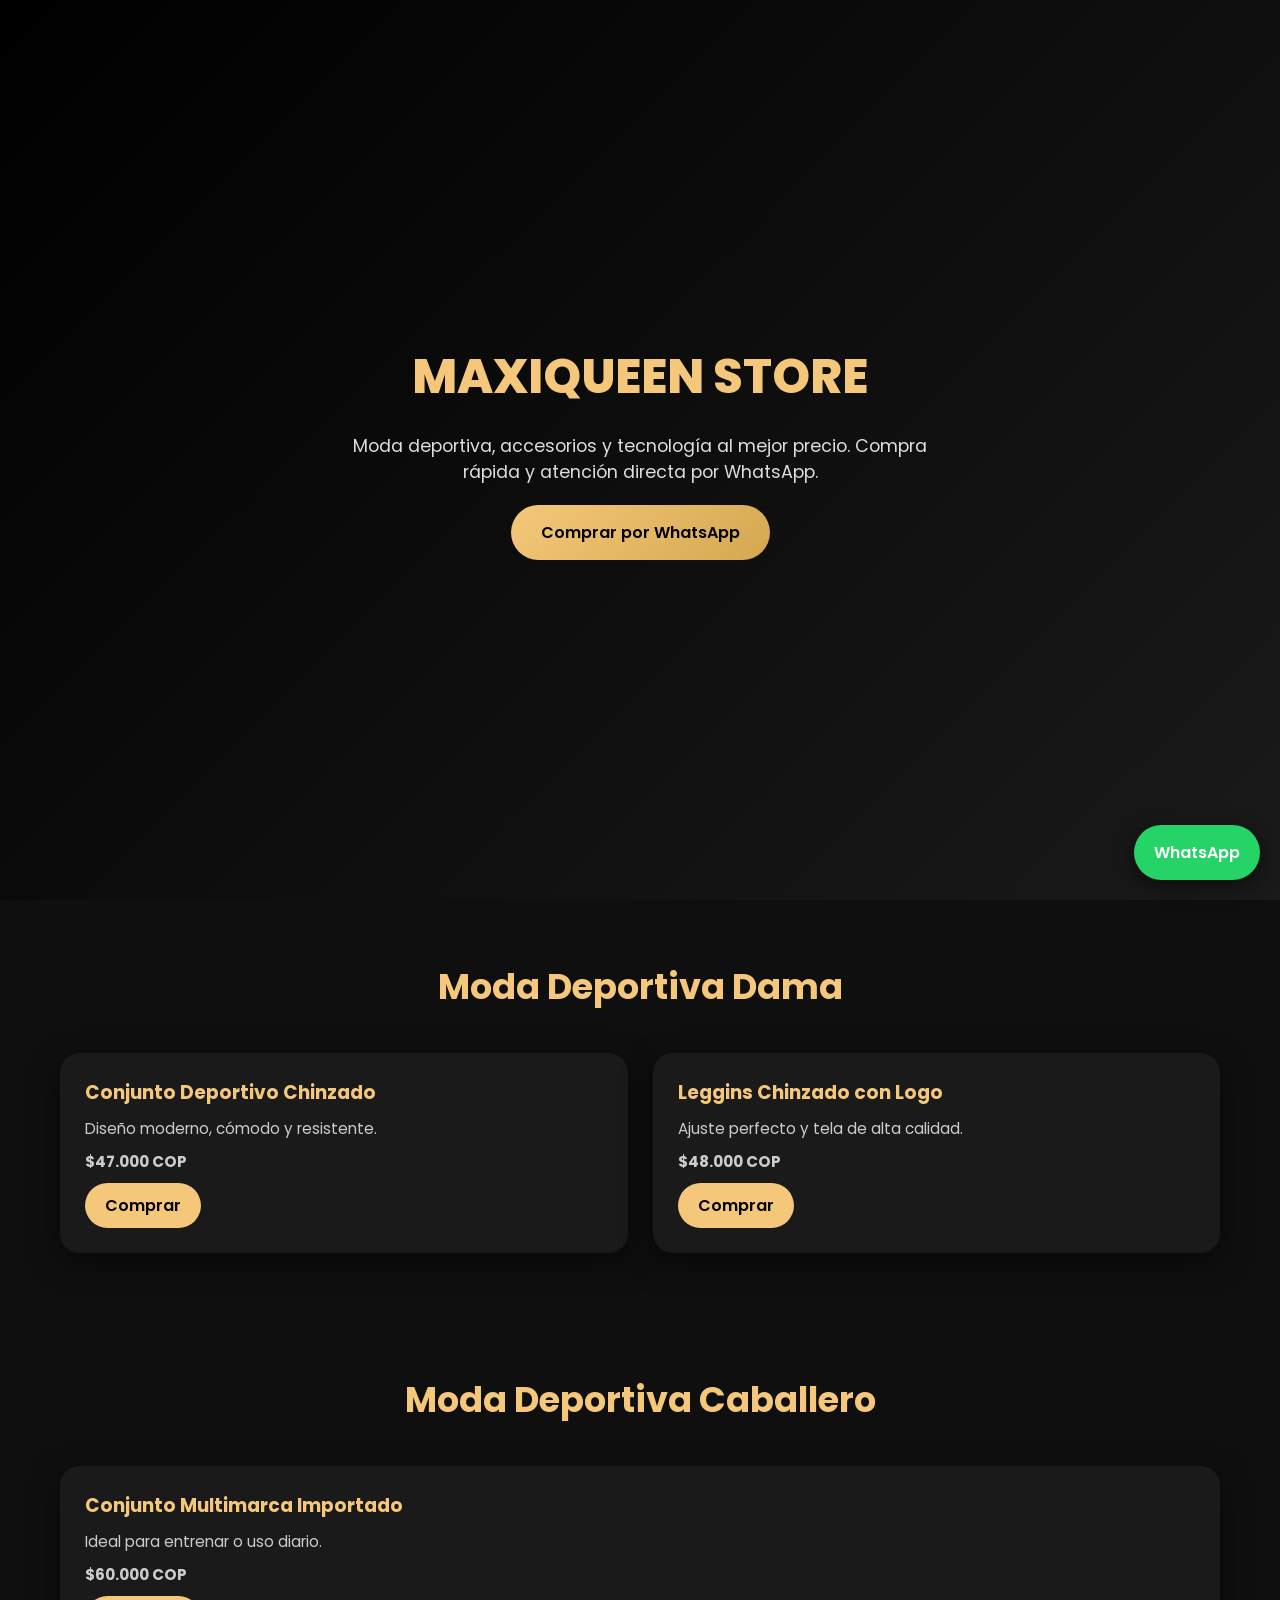
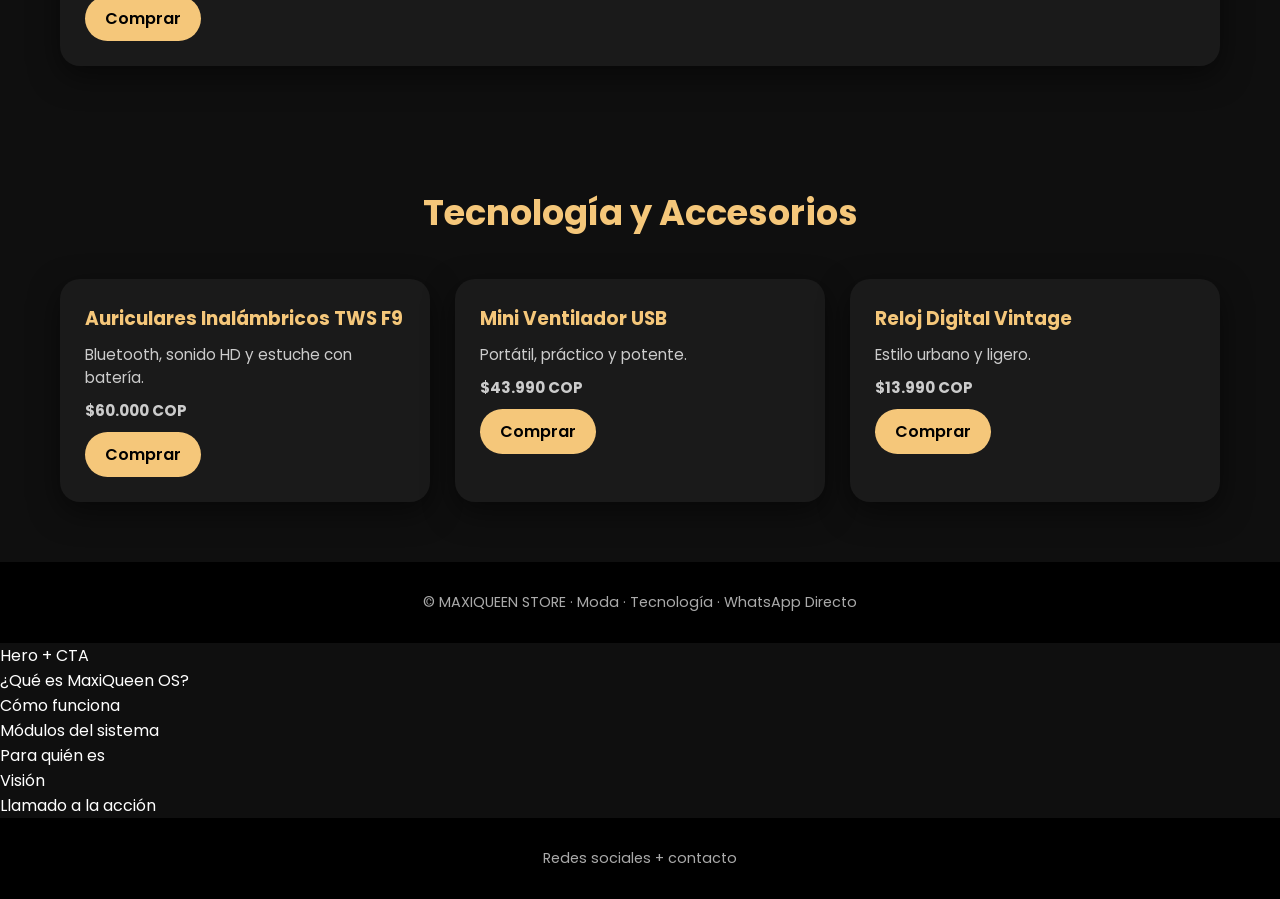
==== index 2.html @ 378a0818 "Add files via upload" ====
<!DOCTYPE html>
<html lang="es">
<head>
<meta charset="UTF-8">
<meta name="viewport" content="width=device-width, initial-scale=1.0">
<title>MAXIQUEEN STORE | Moda y Tecnología</title>

<!-- Google Font -->
<link href="https://fonts.googleapis.com/css2?family=Poppins:wght@300;400;600;800&display=swap" rel="stylesheet">

<style>
* {
  margin: 0;
  padding: 0;
  box-sizing: border-box;
  font-family: 'Poppins', sans-serif;
}

body {
  background: #0f0f0f;
  color: #fff;
}

/* HERO */
.hero {
  min-height: 100vh;
  background: linear-gradient(135deg, #000, #1a1a1a);
  display: flex;
  flex-direction: column;
  justify-content: center;
  align-items: center;
  text-align: center;
  padding: 40px;
}

.hero h1 {
  font-size: 3rem;
  font-weight: 800;
  color: #f5c77a;
}

.hero p {
  margin: 20px 0;
  font-size: 1.1rem;
  max-width: 600px;
  color: #ddd;
}

.btn {
  background: linear-gradient(135deg, #f5c77a, #d4a84f);
  color: #000;
  padding: 15px 30px;
  border-radius: 50px;
  font-weight: 600;
  text-decoration: none;
  transition: 0.3s;
}

.btn:hover {
  transform: scale(1.05);
}

/* SECTIONS */
.section {
  padding: 60px 20px;
  max-width: 1200px;
  margin: auto;
}

.section h2 {
  text-align: center;
  margin-bottom: 40px;
  font-size: 2.2rem;
  color: #f5c77a;
}

/* PRODUCTS */
.products {
  display: grid;
  grid-template-columns: repeat(auto-fit, minmax(250px, 1fr));
  gap: 25px;
}

.card {
  background: #1a1a1a;
  border-radius: 20px;
  padding: 25px;
  transition: 0.3s;
  box-shadow: 0 10px 30px rgba(0,0,0,0.5);
}

.card:hover {
  transform: translateY(-10px);
}

.card h3 {
  color: #f5c77a;
  margin-bottom: 10px;
}

.card p {
  font-size: 0.95rem;
  color: #ccc;
  margin-bottom: 10px;
}

.price {
  font-size: 1.3rem;
  font-weight: 700;
  margin-bottom: 15px;
}

.card a {
  display: inline-block;
  background: #f5c77a;
  color: #000;
  padding: 10px 20px;
  border-radius: 30px;
  text-decoration: none;
  font-weight: 600;
}

/* WHATSAPP FLOAT */
.whatsapp {
  position: fixed;
  bottom: 20px;
  right: 20px;
  background: #25D366;
  color: #fff;
  padding: 15px 20px;
  border-radius: 50px;
  text-decoration: none;
  font-weight: 600;
  box-shadow: 0 5px 20px rgba(0,0,0,0.5);
}

/* FOOTER */
footer {
  background: #000;
  padding: 30px;
  text-align: center;
  color: #aaa;
  font-size: 0.9rem;
}
</style>
</head>

<body>

<!-- HERO -->
<section class="hero">
  <h1>MAXIQUEEN STORE</h1>
  <p>Moda deportiva, accesorios y tecnología al mejor precio. Compra rápida y atención directa por WhatsApp.</p>
  <a class="btn" href="https://api.whatsapp.com/send/?phone=TU_NUMERO_AQUI&text=Hola+MAXIQUEEN,+quiero+comprar">Comprar por WhatsApp</a>
</section>

<!-- DAMA -->
<section class="section">
  <h2>Moda Deportiva Dama</h2>
  <div class="products">

    <div class="card">
      <h3>Conjunto Deportivo Chinzado</h3>
      <p>Diseño moderno, cómodo y resistente.</p>
      <p class="price">$47.000 COP</p>
      <a href="https://api.whatsapp.com/send/?phone=TU_NUMERO_AQUI&text=Quiero+el+conjunto+chinzado">Comprar</a>
    </div>

    <div class="card">
      <h3>Leggins Chinzado con Logo</h3>
      <p>Ajuste perfecto y tela de alta calidad.</p>
      <p class="price">$48.000 COP</p>
      <a href="https://api.whatsapp.com/send/?phone=TU_NUMERO_AQUI&text=Quiero+el+leggins+chinzado">Comprar</a>
    </div>

  </div>
</section>

<!-- CABALLERO -->
<section class="section">
  <h2>Moda Deportiva Caballero</h2>
  <div class="products">

    <div class="card">
      <h3>Conjunto Multimarca Importado</h3>
      <p>Ideal para entrenar o uso diario.</p>
      <p class="price">$60.000 COP</p>
      <a href="https://api.whatsapp.com/send/?phone=3016625921&text=Quiero+el+conjunto+caballero">Comprar</a>
    </div>

  </div>
</section>

<!-- TECNOLOGÍA -->
<section class="section">
  <h2>Tecnología y Accesorios</h2>
  <div class="products">

    <div class="card">
      <h3>Auriculares Inalámbricos TWS F9</h3>
      <p>Bluetooth, sonido HD y estuche con batería.</p>
      <p class="price">$60.000 COP</p>
      <a href="https://api.whatsapp.com/send/?phone=TU_NUMERO_AQUI&text=Quiero+los+auriculares+TWS+F9">Comprar</a>
    </div>

    <div class="card">
      <h3>Mini Ventilador USB</h3>
      <p>Portátil, práctico y potente.</p>
      <p class="price">$43.990 COP</p>
      <a href="https://api.whatsapp.com/send/?phone=TU_NUMERO_AQUI&text=Quiero+el+mini+ventilador">Comprar</a>
    </div>

    <div class="card">
      <h3>Reloj Digital Vintage</h3>
      <p>Estilo urbano y ligero.</p>
      <p class="price">$13.990 COP</p>
      <a href="https://api.whatsapp.com/send/?phone=TU_NUMERO_AQUI&text=Quiero+el+reloj+vintage">Comprar</a>
    </div>

  </div>
</section>

<!-- FOOTER -->
<footer>
  © MAXIQUEEN STORE · Moda · Tecnología · WhatsApp Directo
</footer>

<a class="whatsapp" href="https://api.whatsapp.com/send/?phone=TU_NUMERO_AQUI&text=Hola+MAXIQUEEN">WhatsApp</a>

</body>
</html>

<header>Hero + CTA</header>
<section id="que-es">¿Qué es MaxiQueen OS?</section>
<section id="como-funciona">Cómo funciona</section>
<section id="modulos">Módulos del sistema</section>
<section id="para-quien">Para quién es</section>
<section id="vision">Visión</section>
<section id="cta-final">Llamado a la acción</section>
<footer>Redes sociales + contacto</footer>
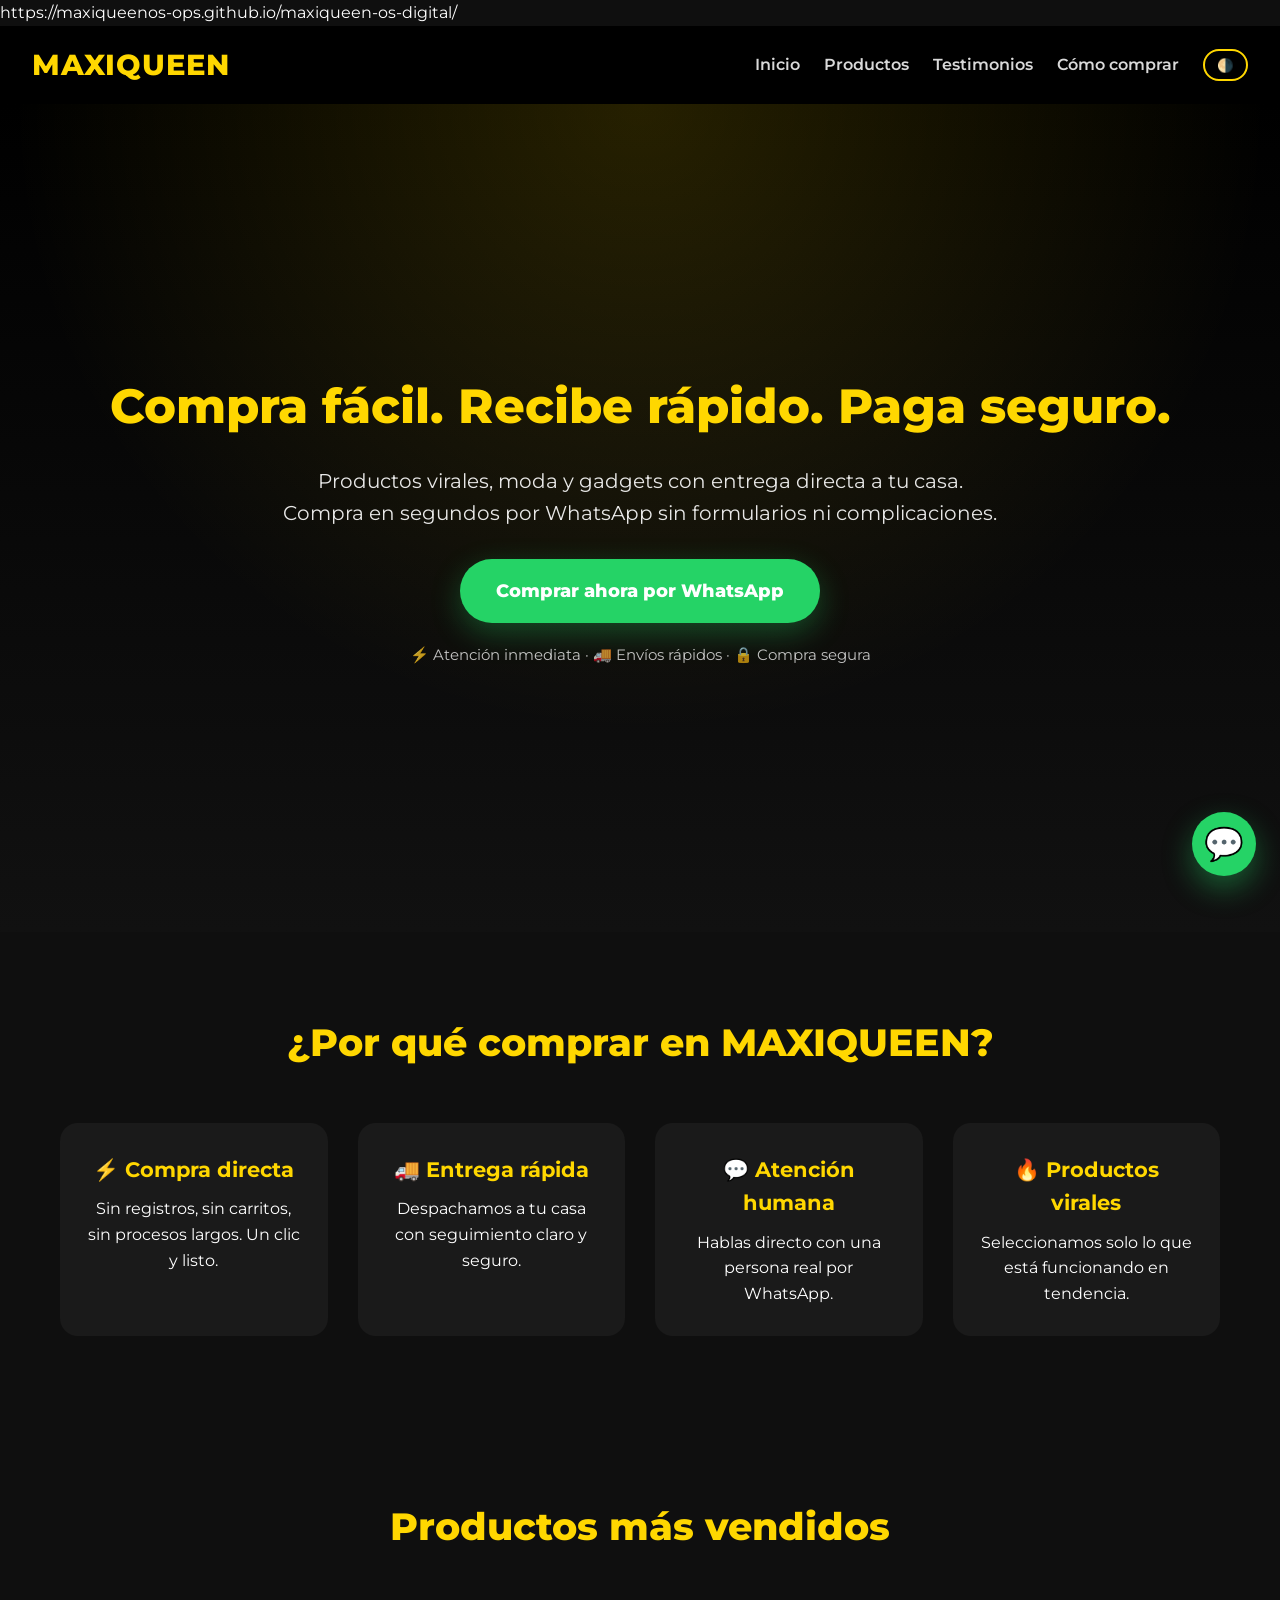
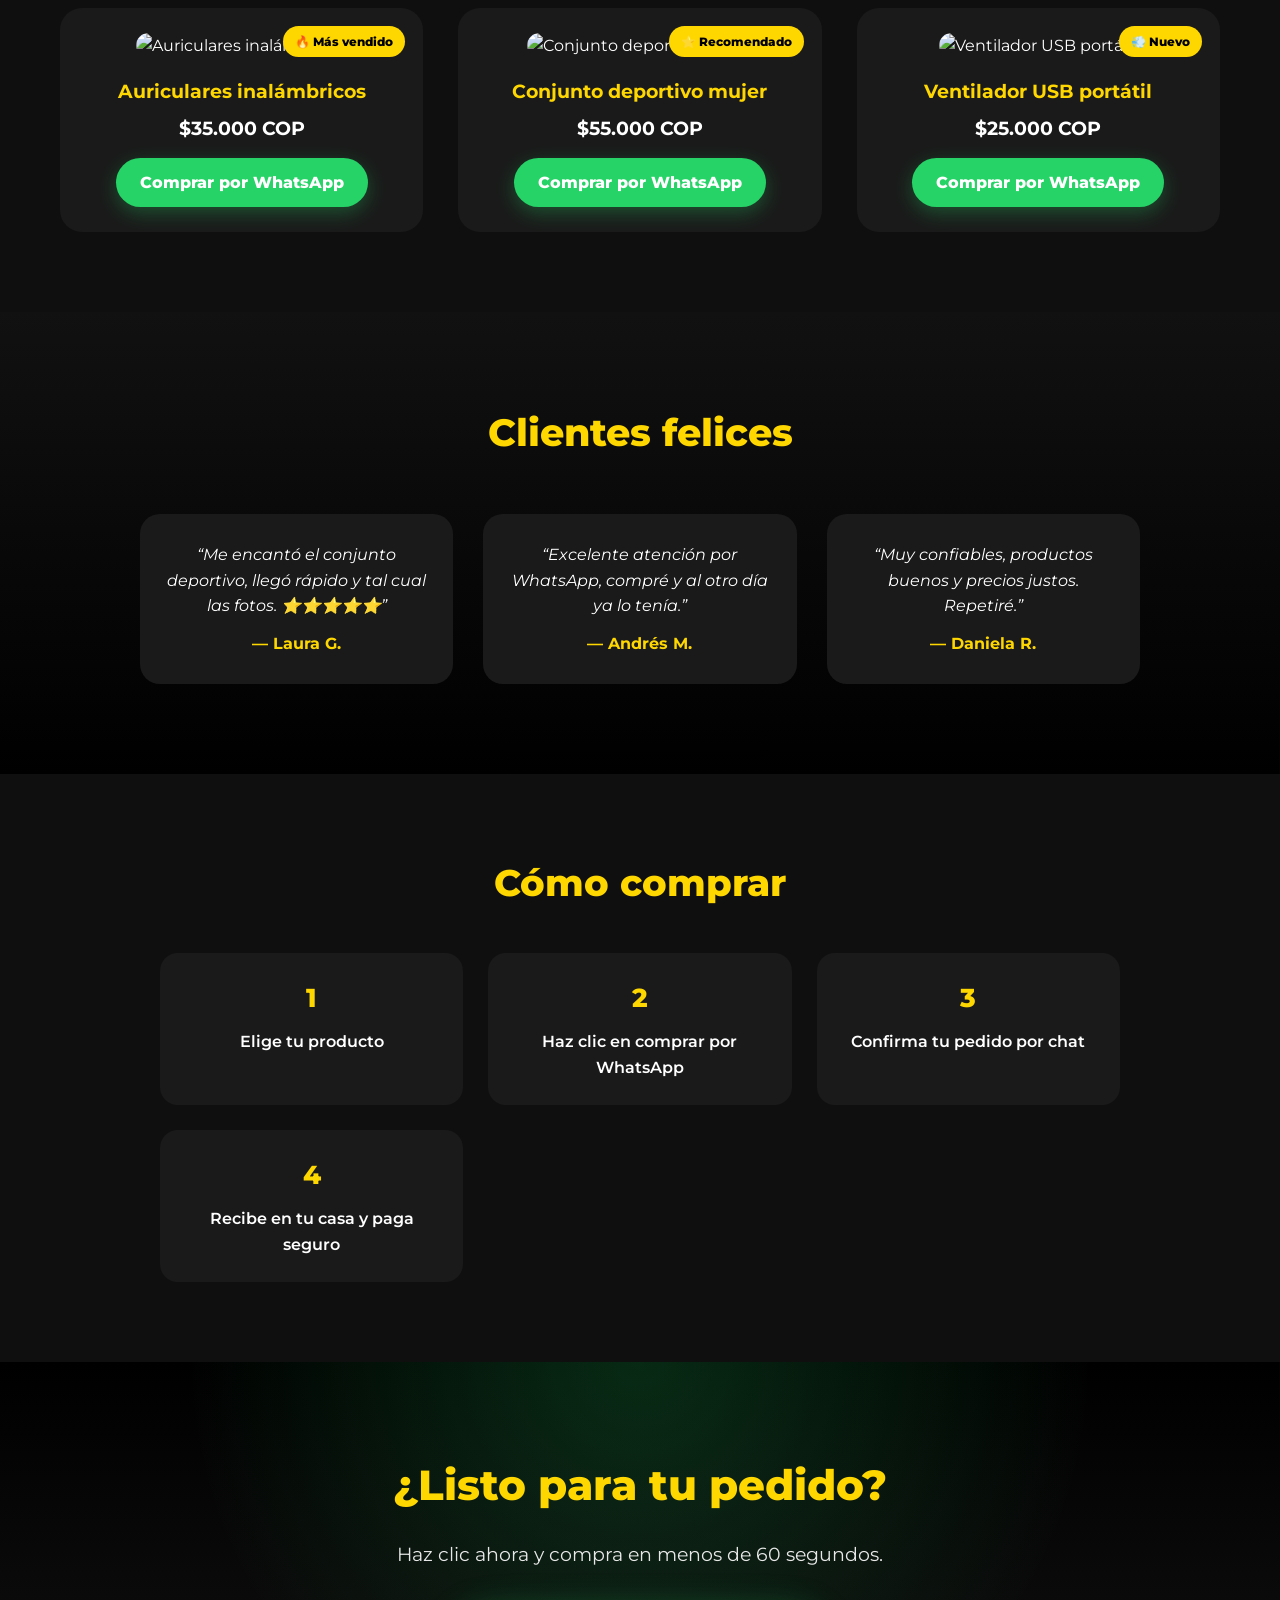
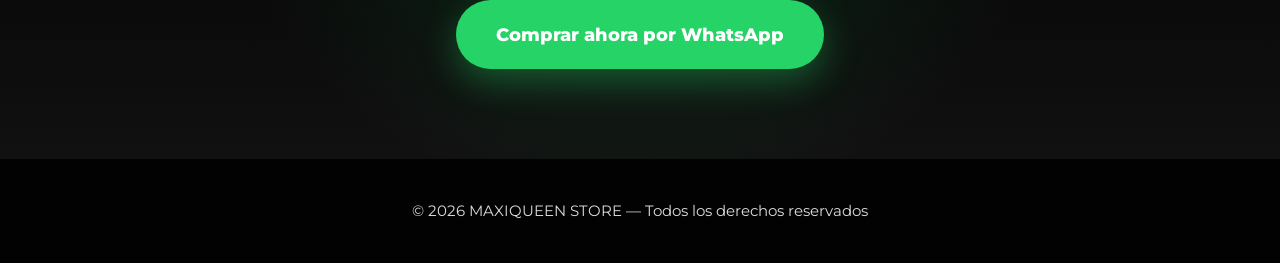
==== commit 22c18067: "Update index 2.html" ====
--- a/index 2.html
+++ b/index 2.html
@@ -1,240 +1,518 @@
+https://maxiqueenos-ops.github.io/maxiqueen-os-digital/
 <!DOCTYPE html>
 <html lang="es">
 <head>
-<meta charset="UTF-8">
-<meta name="viewport" content="width=device-width, initial-scale=1.0">
-<title>MAXIQUEEN STORE | Moda y Tecnología</title>
-
-<!-- Google Font -->
-<link href="https://fonts.googleapis.com/css2?family=Poppins:wght@300;400;600;800&display=swap" rel="stylesheet">
-
-<style>
-* {
-  margin: 0;
-  padding: 0;
-  box-sizing: border-box;
-  font-family: 'Poppins', sans-serif;
-}
-
-body {
-  background: #0f0f0f;
-  color: #fff;
-}
-
-/* HERO */
-.hero {
-  min-height: 100vh;
-  background: linear-gradient(135deg, #000, #1a1a1a);
-  display: flex;
-  flex-direction: column;
-  justify-content: center;
-  align-items: center;
-  text-align: center;
-  padding: 40px;
-}
-
-.hero h1 {
-  font-size: 3rem;
-  font-weight: 800;
-  color: #f5c77a;
-}
-
-.hero p {
-  margin: 20px 0;
-  font-size: 1.1rem;
-  max-width: 600px;
-  color: #ddd;
-}
-
-.btn {
-  background: linear-gradient(135deg, #f5c77a, #d4a84f);
-  color: #000;
-  padding: 15px 30px;
-  border-radius: 50px;
-  font-weight: 600;
-  text-decoration: none;
-  transition: 0.3s;
-}
-
-.btn:hover {
-  transform: scale(1.05);
-}
-
-/* SECTIONS */
-.section {
-  padding: 60px 20px;
-  max-width: 1200px;
-  margin: auto;
-}
-
-.section h2 {
-  text-align: center;
-  margin-bottom: 40px;
-  font-size: 2.2rem;
-  color: #f5c77a;
-}
-
-/* PRODUCTS */
-.products {
-  display: grid;
-  grid-template-columns: repeat(auto-fit, minmax(250px, 1fr));
-  gap: 25px;
-}
-
-.card {
-  background: #1a1a1a;
-  border-radius: 20px;
-  padding: 25px;
-  transition: 0.3s;
-  box-shadow: 0 10px 30px rgba(0,0,0,0.5);
-}
-
-.card:hover {
-  transform: translateY(-10px);
-}
-
-.card h3 {
-  color: #f5c77a;
-  margin-bottom: 10px;
-}
-
-.card p {
-  font-size: 0.95rem;
-  color: #ccc;
-  margin-bottom: 10px;
-}
-
-.price {
-  font-size: 1.3rem;
-  font-weight: 700;
-  margin-bottom: 15px;
-}
-
-.card a {
-  display: inline-block;
-  background: #f5c77a;
-  color: #000;
-  padding: 10px 20px;
-  border-radius: 30px;
-  text-decoration: none;
-  font-weight: 600;
-}
-
-/* WHATSAPP FLOAT */
-.whatsapp {
-  position: fixed;
-  bottom: 20px;
-  right: 20px;
-  background: #25D366;
-  color: #fff;
-  padding: 15px 20px;
-  border-radius: 50px;
-  text-decoration: none;
-  font-weight: 600;
-  box-shadow: 0 5px 20px rgba(0,0,0,0.5);
-}
-
-/* FOOTER */
-footer {
-  background: #000;
-  padding: 30px;
-  text-align: center;
-  color: #aaa;
-  font-size: 0.9rem;
-}
-</style>
+  <meta charset="UTF-8">
+  <meta name="viewport" content="width=device-width, initial-scale=1.0">
+  <title>MAXIQUEEN STORE | Compra Directa</title>
+  <link href="https://fonts.googleapis.com/css2?family=Montserrat:wght@400;600;700;800&display=swap" rel="stylesheet">
+  <style>
+    :root {
+      --bg-dark: #0f0f0f;
+      --bg-light: #ffffff;
+      --text-dark: #ffffff;
+      --text-light: #111111;
+      --gold: #FFD700;
+      --green: #25D366;
+      --card-dark: #1a1a1a;
+      --card-light: #f5f5f5;
+    }
+
+    * { margin: 0; padding: 0; box-sizing: border-box; font-family: 'Montserrat', sans-serif; }
+
+    body {
+      background: var(--bg-dark);
+      color: var(--text-dark);
+      line-height: 1.6;
+      transition: 0.3s;
+    }
+
+    body.light {
+      background: var(--bg-light);
+      color: var(--text-light);
+    }
+
+    a { text-decoration: none; }
+
+    /* HEADER */
+    header {
+      background: #000;
+      padding: 16px 32px;
+      display: flex;
+      justify-content: space-between;
+      align-items: center;
+      position: sticky;
+      top: 0;
+      z-index: 50;
+    }
+
+    body.light header { background: #fff; border-bottom: 1px solid #ddd; }
+
+    header h1 { color: var(--gold); font-size: 1.8rem; font-weight: 800; letter-spacing: 1px; }
+
+    nav a {
+      color: inherit;
+      margin-left: 20px;
+      font-weight: 600;
+      opacity: 0.85;
+    }
+
+    nav a:hover { color: var(--gold); opacity: 1; }
+
+    .toggle-btn {
+      margin-left: 20px;
+      background: none;
+      border: 2px solid var(--gold);
+      color: var(--gold);
+      padding: 6px 12px;
+      border-radius: 20px;
+      cursor: pointer;
+      font-weight: 700;
+    }
+
+    /* HERO ULTRA VENTA */
+    .hero {
+      min-height: 92vh;
+      display: flex;
+      align-items: center;
+      justify-content: center;
+      text-align: center;
+      padding: 80px 20px;
+      background: radial-gradient(circle at top, rgba(255,215,0,0.15), transparent 60%),
+                  linear-gradient(to bottom, #000, #111);
+    }
+
+    body.light .hero {
+      background: radial-gradient(circle at top, rgba(255,215,0,0.2), transparent 60%),
+                  linear-gradient(to bottom, #fff, #f5f5f5);
+    }
+
+    .hero h2 {
+      font-size: 3rem;
+      color: var(--gold);
+      margin-bottom: 20px;
+      font-weight: 800;
+    }
+
+    .hero p {
+      font-size: 1.25rem;
+      max-width: 720px;
+      margin: 0 auto 30px;
+      opacity: 0.9;
+    }
+
+    .hero .cta {
+      display: inline-block;
+      background: var(--green);
+      color: #fff;
+      padding: 18px 36px;
+      border-radius: 50px;
+      font-size: 1.1rem;
+      font-weight: 800;
+      box-shadow: 0 10px 30px rgba(37,211,102,0.3);
+      transition: 0.25s;
+    }
+
+    .hero .cta:hover { transform: scale(1.05); background: #1ebe5d; }
+
+    .hero .trust {
+      margin-top: 20px;
+      font-size: 0.95rem;
+      opacity: 0.75;
+    }
+
+    /* BENEFICIOS */
+    .benefits {
+      padding: 80px 20px;
+      max-width: 1200px;
+      margin: auto;
+      text-align: center;
+    }
+
+    .benefits h3 {
+      font-size: 2.4rem;
+      color: var(--gold);
+      margin-bottom: 50px;
+      font-weight: 800;
+    }
+
+    .benefits-grid {
+      display: grid;
+      grid-template-columns: repeat(auto-fit, minmax(250px, 1fr));
+      gap: 30px;
+    }
+
+    .benefit-card {
+      background: var(--card-dark);
+      padding: 30px 25px;
+      border-radius: 18px;
+      transition: 0.3s;
+    }
+
+    body.light .benefit-card { background: var(--card-light); }
+
+    .benefit-card:hover { transform: translateY(-6px); box-shadow: 0 20px 40px rgba(0,0,0,0.3); }
+
+    .benefit-card h4 { color: var(--gold); font-size: 1.3rem; margin-bottom: 10px; }
+
+    /* PRODUCTOS */
+    .products {
+      padding: 80px 20px;
+      max-width: 1200px;
+      margin: auto;
+      text-align: center;
+    }
+
+    .products h3 {
+      font-size: 2.4rem;
+      color: var(--gold);
+      margin-bottom: 50px;
+      font-weight: 800;
+    }
+
+    .grid {
+      display: grid;
+      grid-template-columns: repeat(auto-fit, minmax(260px, 1fr));
+      gap: 35px;
+    }
+
+    .card {
+      background: var(--card-dark);
+      padding: 25px;
+      border-radius: 22px;
+      text-align: center;
+      transition: 0.3s;
+      position: relative;
+    }
+
+    body.light .card { background: var(--card-light); }
+
+    .card:hover { transform: translateY(-6px); box-shadow: 0 20px 40px rgba(0,0,0,0.35); }
+
+    .card img { max-width: 100%; border-radius: 14px; margin-bottom: 18px; }
+
+    .card h4 { color: var(--gold); margin-bottom: 6px; font-size: 1.2rem; }
+
+    .price { font-size: 1.2rem; font-weight: 700; margin-bottom: 14px; }
+
+    .card a {
+      display: inline-block;
+      background: var(--green);
+      color: #fff;
+      padding: 12px 24px;
+      border-radius: 30px;
+      font-weight: 800;
+      transition: 0.25s;
+      box-shadow: 0 6px 20px rgba(37,211,102,0.3);
+    }
+
+    .card a:hover { background: #1ebe5d; transform: scale(1.05); }
+
+    .badge {
+      position: absolute;
+      top: 18px;
+      right: 18px;
+      background: var(--gold);
+      color: #000;
+      font-weight: 800;
+      font-size: 0.75rem;
+      padding: 6px 12px;
+      border-radius: 20px;
+    }
+
+    /* TESTIMONIOS */
+    .testimonials {
+      padding: 90px 20px;
+      background: linear-gradient(to bottom, #111, #000);
+      text-align: center;
+    }
+
+    body.light .testimonials {
+      background: linear-gradient(to bottom, #f5f5f5, #fff);
+    }
+
+    .testimonials h3 {
+      font-size: 2.4rem;
+      color: var(--gold);
+      margin-bottom: 50px;
+      font-weight: 800;
+    }
+
+    .testimonials-grid {
+      max-width: 1000px;
+      margin: auto;
+      display: grid;
+      grid-template-columns: repeat(auto-fit, minmax(260px, 1fr));
+      gap: 30px;
+    }
+
+    .testimonial {
+      background: var(--card-dark);
+      padding: 28px 24px;
+      border-radius: 20px;
+      font-style: italic;
+      transition: 0.3s;
+    }
+
+    body.light .testimonial { background: var(--card-light); }
+
+    .testimonial:hover { transform: translateY(-4px); box-shadow: 0 15px 30px rgba(0,0,0,0.25); }
+
+    .testimonial span {
+      display: block;
+      margin-top: 12px;
+      font-style: normal;
+      font-weight: 700;
+      color: var(--gold);
+    }
+
+    /* COMO COMPRAR */
+    .how-to {
+      padding: 80px 20px;
+      max-width: 1000px;
+      margin: auto;
+      text-align: center;
+    }
+
+    .how-to h3 { color: var(--gold); font-size: 2.3rem; margin-bottom: 30px; font-weight: 800; }
+
+    .steps {
+      display: grid;
+      grid-template-columns: repeat(auto-fit, minmax(240px, 1fr));
+      gap: 25px;
+      margin-top: 40px;
+    }
+
+    .step {
+      background: var(--card-dark);
+      padding: 25px;
+      border-radius: 18px;
+      font-weight: 600;
+    }
+
+    body.light .step { background: var(--card-light); }
+
+    .step span {
+      display: block;
+      font-size: 1.6rem;
+      font-weight: 800;
+      color: var(--gold);
+      margin-bottom: 10px;
+    }
+
+    /* CTA FINAL */
+    .final-cta {
+      padding: 90px 20px;
+      text-align: center;
+      background: radial-gradient(circle at top, rgba(37,211,102,0.2), transparent 60%),
+                  linear-gradient(to bottom, #000, #111);
+    }
+
+    body.light .final-cta {
+      background: radial-gradient(circle at top, rgba(37,211,102,0.15), transparent 60%),
+                  linear-gradient(to bottom, #fff, #f5f5f5);
+    }
+
+    .final-cta h3 {
+      font-size: 2.6rem;
+      color: var(--gold);
+      margin-bottom: 20px;
+      font-weight: 800;
+    }
+
+    .final-cta p {
+      font-size: 1.2rem;
+      margin-bottom: 30px;
+      opacity: 0.9;
+    }
+
+    .final-cta a {
+      display: inline-block;
+      background: var(--green);
+      color: #fff;
+      padding: 20px 40px;
+      border-radius: 60px;
+      font-weight: 800;
+      font-size: 1.15rem;
+      box-shadow: 0 12px 35px rgba(37,211,102,0.35);
+      transition: 0.25s;
+    }
+
+    .final-cta a:hover { transform: scale(1.06); background: #1ebe5d; }
+
+    /* FOOTER */
+    footer {
+      background: #000;
+      color: #fff;
+      text-align: center;
+      padding: 40px 20px;
+      font-size: 0.95rem;
+      opacity: 0.85;
+    }
+
+    body.light footer { background: #fff; color: #111; border-top: 1px solid #ddd; }
+
+    /* BOTÓN WHATSAPP FLOTANTE */
+    .whatsapp-float {
+      position: fixed;
+      bottom: 24px;
+      right: 24px;
+      background: var(--green);
+      color: #fff;
+      width: 64px;
+      height: 64px;
+      border-radius: 50%;
+      display: flex;
+      align-items: center;
+      justify-content: center;
+      font-size: 32px;
+      box-shadow: 0 12px 30px rgba(37,211,102,0.4);
+      z-index: 100;
+      transition: 0.25s;
+    }
+
+    .whatsapp-float:hover { transform: scale(1.1); background: #1ebe5d; }
+
+    /* RESPONSIVE */
+    @media(max-width: 640px) {
+      .hero h2 { font-size: 2.2rem; }
+      .benefits h3,
+      .products h3,
+      .testimonials h3,
+      .how-to h3,
+      .final-cta h3 { font-size: 2rem; }
+    }
+  </style>
 </head>
-
 <body>
 
-<!-- HERO -->
-<section class="hero">
-  <h1>MAXIQUEEN STORE</h1>
-  <p>Moda deportiva, accesorios y tecnología al mejor precio. Compra rápida y atención directa por WhatsApp.</p>
-  <a class="btn" href="https://api.whatsapp.com/send/?phone=TU_NUMERO_AQUI&text=Hola+MAXIQUEEN,+quiero+comprar">Comprar por WhatsApp</a>
-</section>
-
-<!-- DAMA -->
-<section class="section">
-  <h2>Moda Deportiva Dama</h2>
-  <div class="products">
-
-    <div class="card">
-      <h3>Conjunto Deportivo Chinzado</h3>
-      <p>Diseño moderno, cómodo y resistente.</p>
-      <p class="price">$47.000 COP</p>
-      <a href="https://api.whatsapp.com/send/?phone=TU_NUMERO_AQUI&text=Quiero+el+conjunto+chinzado">Comprar</a>
+  <!-- HEADER -->
+  <header>
+    <h1>MAXIQUEEN</h1>
+    <nav>
+      <a href="#inicio">Inicio</a>
+      <a href="#productos">Productos</a>
+      <a href="#testimonios">Testimonios</a>
+      <a href="#como-comprar">Cómo comprar</a>
+      <button class="toggle-btn" onclick="toggleMode()">🌗</button>
+    </nav>
+  </header>
+
+  <!-- HERO ULTRA VENTA -->
+  <section class="hero" id="inicio">
+    <div>
+      <h2>Compra fácil. Recibe rápido. Paga seguro.</h2>
+      <p>Productos virales, moda y gadgets con entrega directa a tu casa. Compra en segundos por WhatsApp sin formularios ni complicaciones.</p>
+      <a class="cta" href="https://wa.me/573016625921?text=Hola%20MAXIQUEEN%20STORE.%20Quiero%20hacer%20un%20pedido." target="_blank">Comprar ahora por WhatsApp</a>
+      <div class="trust">⚡ Atención inmediata · 🚚 Envíos rápidos · 🔒 Compra segura</div>
     </div>
-
-    <div class="card">
-      <h3>Leggins Chinzado con Logo</h3>
-      <p>Ajuste perfecto y tela de alta calidad.</p>
-      <p class="price">$48.000 COP</p>
-      <a href="https://api.whatsapp.com/send/?phone=TU_NUMERO_AQUI&text=Quiero+el+leggins+chinzado">Comprar</a>
+  </section>
+
+  <!-- BENEFICIOS -->
+  <section class="benefits">
+    <h3>¿Por qué comprar en MAXIQUEEN?</h3>
+    <div class="benefits-grid">
+      <div class="benefit-card">
+        <h4>⚡ Compra directa</h4>
+        <p>Sin registros, sin carritos, sin procesos largos. Un clic y listo.</p>
+      </div>
+      <div class="benefit-card">
+        <h4>🚚 Entrega rápida</h4>
+        <p>Despachamos a tu casa con seguimiento claro y seguro.</p>
+      </div>
+      <div class="benefit-card">
+        <h4>💬 Atención humana</h4>
+        <p>Hablas directo con una persona real por WhatsApp.</p>
+      </div>
+      <div class="benefit-card">
+        <h4>🔥 Productos virales</h4>
+        <p>Seleccionamos solo lo que está funcionando en tendencia.</p>
+      </div>
     </div>
-
-  </div>
-</section>
-
-<!-- CABALLERO -->
-<section class="section">
-  <h2>Moda Deportiva Caballero</h2>
-  <div class="products">
-
-    <div class="card">
-      <h3>Conjunto Multimarca Importado</h3>
-      <p>Ideal para entrenar o uso diario.</p>
-      <p class="price">$60.000 COP</p>
-      <a href="https://api.whatsapp.com/send/?phone=3016625921&text=Quiero+el+conjunto+caballero">Comprar</a>
+  </section>
+
+  <!-- PRODUCTOS -->
+  <section class="products" id="productos">
+    <h3>Productos más vendidos</h3>
+    <div class="grid">
+
+      <div class="card">
+        <span class="badge">🔥 Más vendido</span>
+        <img src="https://via.placeholder.com/260x260" alt="Auriculares inalámbricos">
+        <h4>Auriculares inalámbricos</h4>
+        <div class="price">$35.000 COP</div>
+        <a href="https://wa.me/573016625921?text=Hola%20MAXIQUEEN%20STORE.%20Quiero%20comprar%20los%20auriculares%20inalámbricos." target="_blank">Comprar por WhatsApp</a>
+      </div>
+
+      <div class="card">
+        <span class="badge">⭐ Recomendado</span>
+        <img src="https://via.placeholder.com/260x260" alt="Conjunto deportivo mujer">
+        <h4>Conjunto deportivo mujer</h4>
+        <div class="price">$55.000 COP</div>
+        <a href="https://wa.me/573016625921?text=Hola%20MAXIQUEEN%20STORE.%20Quiero%20comprar%20el%20conjunto%20deportivo." target="_blank">Comprar por WhatsApp</a>
+      </div>
+
+      <div class="card">
+        <span class="badge">💨 Nuevo</span>
+        <img src="https://via.placeholder.com/260x260" alt="Ventilador USB portátil">
+        <h4>Ventilador USB portátil</h4>
+        <div class="price">$25.000 COP</div>
+        <a href="https://wa.me/573016625921?text=Hola%20MAXIQUEEN%20STORE.%20Quiero%20comprar%20el%20ventilador%20USB%20portátil." target="_blank">Comprar por WhatsApp</a>
+      </div>
+
     </div>
-
-  </div>
-</section>
-
-<!-- TECNOLOGÍA -->
-<section class="section">
-  <h2>Tecnología y Accesorios</h2>
-  <div class="products">
-
-    <div class="card">
-      <h3>Auriculares Inalámbricos TWS F9</h3>
-      <p>Bluetooth, sonido HD y estuche con batería.</p>
-      <p class="price">$60.000 COP</p>
-      <a href="https://api.whatsapp.com/send/?phone=TU_NUMERO_AQUI&text=Quiero+los+auriculares+TWS+F9">Comprar</a>
+  </section>
+
+  <!-- TESTIMONIOS -->
+  <section class="testimonials" id="testimonios">
+    <h3>Clientes felices</h3>
+    <div class="testimonials-grid">
+      <div class="testimonial">
+        “Me encantó el conjunto deportivo, llegó rápido y tal cual las fotos. ⭐⭐⭐⭐⭐”
+        <span>— Laura G.</span>
+      </div>
+      <div class="testimonial">
+        “Excelente atención por WhatsApp, compré y al otro día ya lo tenía.”
+        <span>— Andrés M.</span>
+      </div>
+      <div class="testimonial">
+        “Muy confiables, productos buenos y precios justos. Repetiré.”
+        <span>— Daniela R.</span>
+      </div>
     </div>
-
-    <div class="card">
-      <h3>Mini Ventilador USB</h3>
-      <p>Portátil, práctico y potente.</p>
-      <p class="price">$43.990 COP</p>
-      <a href="https://api.whatsapp.com/send/?phone=TU_NUMERO_AQUI&text=Quiero+el+mini+ventilador">Comprar</a>
+  </section>
+
+  <!-- COMO COMPRAR -->
+  <section class="how-to" id="como-comprar">
+    <h3>Cómo comprar</h3>
+    <div class="steps">
+      <div class="step"><span>1</span>Elige tu producto</div>
+      <div class="step"><span>2</span>Haz clic en comprar por WhatsApp</div>
+      <div class="step"><span>3</span>Confirma tu pedido por chat</div>
+      <div class="step"><span>4</span>Recibe en tu casa y paga seguro</div>
     </div>
-
-    <div class="card">
-      <h3>Reloj Digital Vintage</h3>
-      <p>Estilo urbano y ligero.</p>
-      <p class="price">$13.990 COP</p>
-      <a href="https://api.whatsapp.com/send/?phone=TU_NUMERO_AQUI&text=Quiero+el+reloj+vintage">Comprar</a>
-    </div>
-
-  </div>
-</section>
-
-<!-- FOOTER -->
-<footer>
-  © MAXIQUEEN STORE · Moda · Tecnología · WhatsApp Directo
-</footer>
-
-<a class="whatsapp" href="https://api.whatsapp.com/send/?phone=TU_NUMERO_AQUI&text=Hola+MAXIQUEEN">WhatsApp</a>
+  </section>
+
+  <!-- CTA FINAL -->
+  <section class="final-cta">
+    <h3>¿Listo para tu pedido?</h3>
+    <p>Haz clic ahora y compra en menos de 60 segundos.</p>
+    <a href="https://wa.me/573016625921?text=Hola%20MAXIQUEEN%20STORE.%20Quiero%20hacer%20un%20pedido." target="_blank">Comprar ahora por WhatsApp</a>
+  </section>
+
+  <!-- FOOTER -->
+  <footer>
+    © 2026 MAXIQUEEN STORE — Todos los derechos reservados
+  </footer>
+
+  <!-- BOTÓN WHATSAPP FLOTANTE -->
+  <a href="https://wa.me/573016625921?text=Hola%20MAXIQUEEN%20STORE.%20Quiero%20información." target="_blank" class="whatsapp-float">💬</a>
+
+  <script>
+    function toggleMode() {
+      document.body.classList.toggle('light');
+    }
+  </script>
 
 </body>
 </html>
-
-<header>Hero + CTA</header>
-<section id="que-es">¿Qué es MaxiQueen OS?</section>
-<section id="como-funciona">Cómo funciona</section>
-<section id="modulos">Módulos del sistema</section>
-<section id="para-quien">Para quién es</section>
-<section id="vision">Visión</section>
-<section id="cta-final">Llamado a la acción</section>
-<footer>Redes sociales + contacto</footer>
